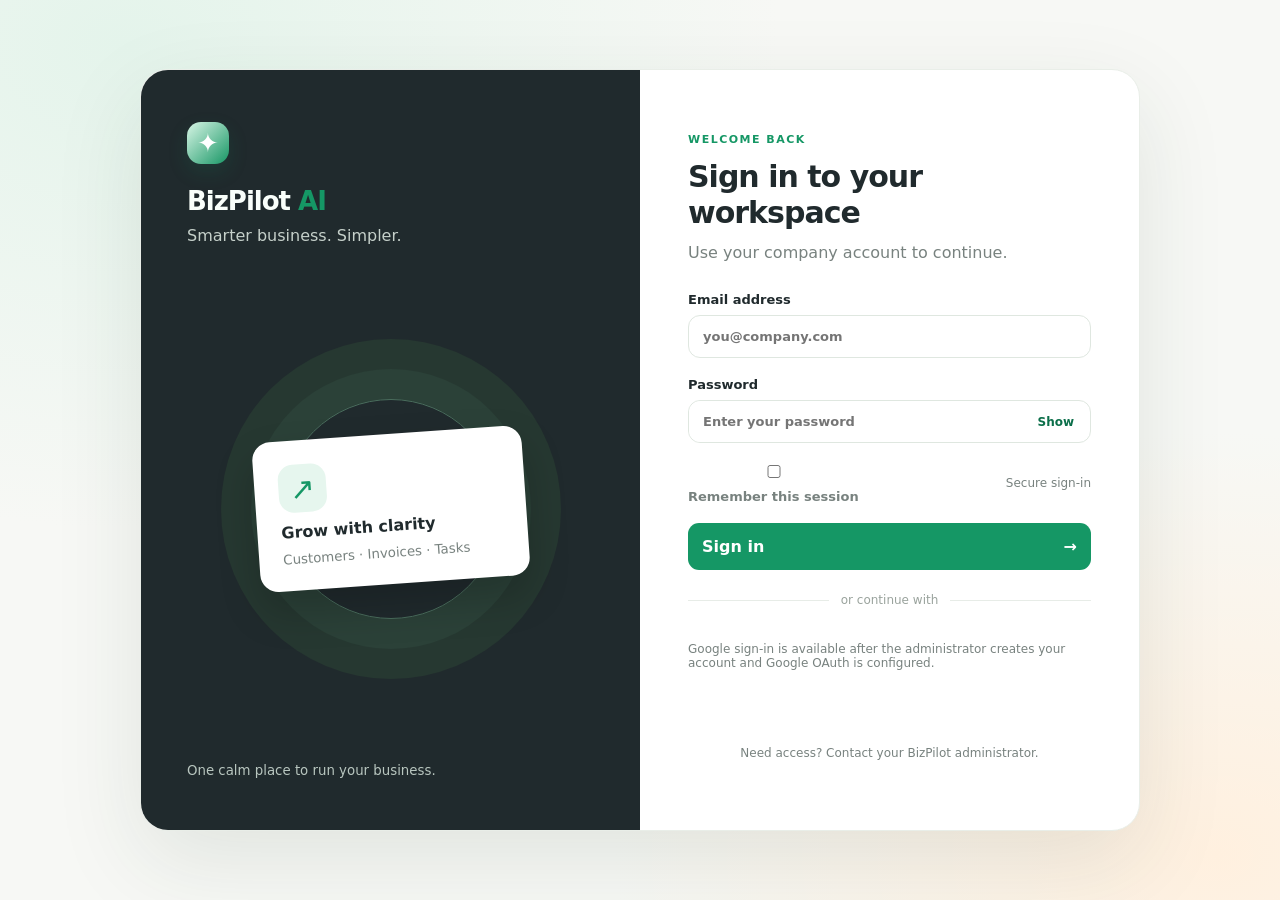
==== index.html @ fa4caf2c "Add files via upload" ====
<!doctype html>
<html lang="en">
<head>
  <meta charset="utf-8"><meta name="viewport" content="width=device-width, initial-scale=1">
  <title>BizPilot AI · Sign in</title><link rel="stylesheet" href="style.css">
  <script src="https://accounts.google.com/gsi/client" async defer></script>
</head>
<body class="login-body">
  <main class="login-shell">
    <section class="login-brand">
      <div class="brand-mark">✦</div><div class="brand-name">BizPilot <span>AI</span></div>
      <p>Smarter business. Simpler.</p>
      <div class="brand-art"><div class="art-orbit"></div><div class="art-card"><span>↗</span><strong>Grow with clarity</strong><small>Customers · Invoices · Tasks</small></div></div>
      <small class="muted">One calm place to run your business.</small>
    </section>
    <section class="login-panel">
      <div class="mobile-brand"><span class="brand-mark">✦</span><strong>BizPilot <span>AI</span></strong></div>
      <div class="login-heading"><span class="eyebrow">WELCOME BACK</span><h1>Sign in to your workspace</h1><p>Use your company account to continue.</p></div>
      <form id="loginForm" class="form-stack">
        <label>Email address<input id="email" type="email" autocomplete="username" placeholder="you@company.com" required></label>
        <label>Password<div class="password-wrap"><input id="password" type="password" autocomplete="current-password" placeholder="Enter your password" required><button type="button" id="togglePassword" class="show-password">Show</button></div></label>
        <div class="form-row"><label class="check-label"><input id="remember" type="checkbox"> Remember this session</label><span class="muted tiny">Secure sign-in</span></div>
        <button class="btn btn-primary full" type="submit">Sign in <span>→</span></button>
      </form>
      <div class="separator"><span>or continue with</span></div>
      <div id="googleButton" class="google-wrap"><p class="muted tiny">Google sign-in is available after the administrator creates your account and Google OAuth is configured.</p><div id="g_id_onload" data-client_id="" data-context="signin" data-ux_mode="popup" data-callback="handleGoogleCredential" data-auto_prompt="false"></div><div id="g_id_signin"></div></div>
      <p id="loginMessage" class="message" role="status"></p>
      <p class="login-foot">Need access? Contact your BizPilot administrator.</p>
    </section>
  </main>
  <script src="app.js"></script>
</body></html>
---- style.css ----
:root{--ink:#202a2d;--muted:#78827f;--paper:#f6f8f5;--white:#fff;--line:#e7ece7;--green:#159765;--green-dark:#0c6f4a;--mint:#e6f6ee;--orange:#e99536;--peach:#fff1e2;--purple:#8658ce;--lilac:#f0eaff;--rose:#fcebed;--teal:#168b88;--shadow:0 12px 34px rgba(28,54,42,.05)}
*{box-sizing:border-box}body{margin:0;font-family:Inter,ui-sans-serif,system-ui,-apple-system,"Segoe UI",sans-serif;color:var(--ink);background:var(--paper)}button,input,select{font:inherit}button{cursor:pointer}a{color:inherit;text-decoration:none}.hidden{display:none!important}.muted{color:var(--muted)}.tiny{font-size:12px}.eyebrow{font-size:11px;font-weight:800;letter-spacing:1.5px;color:var(--green)}.brand-mark{display:grid;place-items:center;width:42px;height:42px;background:linear-gradient(135deg,#d8f6e6,#179665);color:#fff;border-radius:14px;font-size:26px;font-weight:900;box-shadow:0 8px 20px #15976525}.brand-name{font-size:26px;font-weight:800;letter-spacing:-1px}.brand-name span,.brand b i,.mobile-brand span:last-child{color:var(--green);font-style:normal}
.login-body{min-height:100vh;display:grid;place-items:center;padding:24px;background:radial-gradient(ellipse at 10% 5%,#e4f4eb,transparent 40%),radial-gradient(ellipse at 95% 95%,#fff0df,transparent 35%),#f7f8f5}.login-shell{display:grid;grid-template-columns:1fr 1fr;max-width:1000px;width:100%;min-height:620px;background:#fff;border:1px solid #e9eee8;border-radius:28px;overflow:hidden;box-shadow:0 30px 90px #1c39251a}.login-brand{padding:52px 46px;background:#202a2d;color:#f9fffb;display:flex;flex-direction:column;align-items:flex-start}.login-brand .brand-mark{margin-bottom:22px}.login-brand>p{color:#c5d0ca;margin:10px 0}.brand-art{min-height:280px;flex:1;width:100%;display:grid;place-items:center;position:relative;overflow:hidden}.art-orbit{width:220px;height:220px;border:1px solid #4a6e5d;border-radius:50%;position:absolute;box-shadow:0 0 0 30px #2b4138,0 0 0 60px #263831}.art-card{z-index:1;background:#fff;color:var(--ink);border-radius:18px;padding:24px;width:min(270px,100%);box-shadow:0 20px 40px #0003;display:flex;flex-direction:column;gap:10px;transform:rotate(-4deg)}.art-card span{display:grid;place-items:center;width:48px;height:48px;background:var(--mint);color:var(--green);border-radius:15px;font-size:30px}.art-card small{color:var(--muted)}.login-brand>.muted{color:#b8c6bf}.login-panel{padding:58px 48px;display:flex;flex-direction:column;justify-content:center}.mobile-brand{display:none;align-items:center;gap:12px;margin-bottom:32px}.mobile-brand .brand-mark{width:36px;height:36px}.login-heading h1{font-size:30px;letter-spacing:-1px;line-height:1.2;margin:12px 0}.login-heading p{color:var(--muted);margin:0 0 30px}.form-stack{display:flex;flex-direction:column;gap:19px}.form-stack label,.inline-form label{font-size:13px;font-weight:650;display:flex;flex-direction:column;gap:8px}.form-stack input,.inline-form input,.inline-form select,.user-form input,.user-form select{width:100%;min-width:0;border:1px solid #dfe7e0;border-radius:12px;background:#fff;padding:13px 14px;outline:none;color:var(--ink)}input:focus,select:focus{border-color:#61b58d!important;box-shadow:0 0 0 3px #15976514}.password-wrap{display:flex;border:1px solid #dfe7e0;border-radius:12px;align-items:center;padding-right:10px}.password-wrap input{border:0;box-shadow:none!important}.show-password{background:transparent;border:0;color:var(--green-dark);font-size:12px;font-weight:700}.form-row{display:flex;justify-content:space-between;align-items:center;gap:8px}.check-label{display:flex;align-items:center;gap:7px;font-size:12px;color:var(--muted)}.check-label input{accent-color:var(--green)}.btn{border:0;border-radius:11px;padding:12px 16px;font-weight:750;display:inline-flex;justify-content:center;align-items:center;gap:10px}.btn-primary{background:var(--green);color:white}.btn-primary:hover{background:var(--green-dark)}.btn-light{background:#f0f4f0;color:var(--ink)}.full{width:100%;padding:14px}.full span{margin-left:auto}.separator{display:flex;align-items:center;gap:12px;color:#9aa39d;font-size:12px;margin:23px 0}.separator:before,.separator:after{content:"";height:1px;background:var(--line);flex:1}.google-wrap{min-height:42px}.message{font-size:13px;min-height:18px;color:#b34444}.login-foot{font-size:12px;color:var(--muted);text-align:center;margin-top:20px}
.app-layout{min-height:100vh;display:grid;grid-template-columns:248px minmax(0,1fr)}.sidebar{background:#202a2d;color:#eaf3ed;padding:25px 16px;display:flex;flex-direction:column;min-height:100vh;position:sticky;top:0;height:100vh}.brand{display:flex;gap:12px;align-items:center;padding:0 8px 38px}.brand b{display:block;font-size:19px;letter-spacing:-.6px}.brand b i{color:#53d59b}.brand small{display:block;color:#a6b8ae;font-size:10px;margin-top:5px}.brand .brand-mark{flex-shrink:0}.workspace-label{font-size:10px;letter-spacing:1.5px;color:#7e9689;font-weight:800;padding:0 13px 12px}.sidebar nav{display:flex;flex-direction:column;gap:5px}.nav-item{border:0;background:transparent;color:#b8c9c0;text-align:left;display:flex;align-items:center;gap:13px;padding:13px 14px;border-radius:12px;font-size:14px;font-weight:650}.nav-item>span{color:inherit}.nav-item.active,.nav-item:hover{background:#29483b;color:#72e0ab}.admin-only{display:none}.is-admin .admin-only{display:flex}.sidebar-bottom{margin-top:auto}.help-card{padding:16px;background:#263a32;border:1px solid #344e42;border-radius:15px;margin:18px 2px 22px}.help-card span{color:#68d7a0;font-size:22px}.help-card b{display:block;margin:8px 0;font-size:13px}.help-card p{font-size:11px;color:#a9beb3;line-height:1.6;margin:0}.logout{width:100%}.main-area{min-width:0}.topbar{height:78px;border-bottom:1px solid var(--line);display:flex;align-items:center;justify-content:space-between;padding:0 34px;background:#ffffffd9;gap:20px}.searchbox{display:flex;align-items:center;gap:10px;background:#f5f7f4;border:1px solid #e9eee8;padding:11px 15px;border-radius:13px;color:#8a9890;width:min(460px,55%);font-size:21px}.searchbox input{border:0;outline:0;background:transparent;width:100%;font-size:13px;min-width:0}.top-profile{display:flex;align-items:center;gap:11px}.top-profile b{display:block;font-size:13px}.top-profile small{display:block;color:var(--muted);font-size:11px;margin-top:4px;text-transform:capitalize}.avatar{width:38px;height:38px;border-radius:50%;display:grid;place-items:center;background:#e1f3e8;color:var(--green-dark);font-weight:800}.icon-button{border:0;background:transparent;color:#63716a;font-size:20px;padding:7px}.mobile-menu{display:none}.page-content{max-width:1600px;margin:0 auto;padding:30px 34px 50px}.page-title-row{display:flex;justify-content:space-between;align-items:center;gap:20px;margin-bottom:26px}.page-title-row h1{font-size:29px;letter-spacing:-1.2px;margin:7px 0}.page-title-row h1 span{color:var(--orange)}.page-title-row p{margin:0;color:var(--muted);font-size:13px}.date-chip,.soft-tag{border:1px solid var(--line);background:#fff;border-radius:10px;padding:10px 13px;font-size:12px;color:#68766e;white-space:nowrap}.soft-tag{background:var(--mint);color:var(--green-dark);border:0;font-size:10px;font-weight:800;letter-spacing:.7px}.metric-grid{display:grid;grid-template-columns:repeat(4,minmax(0,1fr));gap:16px;margin-bottom:20px}.metric-card{border:1px solid var(--line);border-radius:17px;background:#fff;padding:19px;box-shadow:var(--shadow);min-width:0}.metric-card.mint{background:linear-gradient(140deg,#fff,#f2fbf6);border-color:#d9eee1}.metric-card.peach{background:linear-gradient(140deg,#fff,#fff8ef);border-color:#f5e8d8}.metric-card.lilac{background:linear-gradient(140deg,#fff,#f8f5ff);border-color:#e9e1f9}.metric-card.rose{background:linear-gradient(140deg,#fff,#fff5f5);border-color:#f5e2e4}.metric-top{display:flex;align-items:center;gap:10px;margin-bottom:15px}.metric-icon{display:grid;place-items:center;width:38px;height:38px;border-radius:13px;font-size:21px;background:var(--mint);color:var(--green)}.peach .metric-icon{background:var(--peach);color:var(--orange)}.lilac .metric-icon{background:var(--lilac);color:var(--purple)}.rose .metric-icon{background:var(--rose);color:#cf5964}.metric-label{font-size:12px;color:#6e7b73}.metric-card strong{display:block;font-size:27px;letter-spacing:-1px;overflow-wrap:anywhere}.metric-card>small{display:block;font-size:11px;color:var(--muted);margin-top:7px}.content-grid{display:grid;grid-template-columns:minmax(0,1.5fr) minmax(270px,.8fr);gap:18px;margin-bottom:26px}.panel{background:#fff;border:1px solid var(--line);border-radius:17px;padding:22px;box-shadow:var(--shadow);min-width:0}.panel-heading{display:flex;align-items:center;justify-content:space-between;gap:15px;margin-bottom:20px}.panel-heading h2{font-size:16px;letter-spacing:-.3px;margin:0 0 5px}.panel-heading p{font-size:12px;color:var(--muted);margin:0}.activity-list{display:flex;flex-direction:column}.activity-row{display:flex;align-items:center;gap:12px;padding:13px 0;border-bottom:1px solid #f0f3ef}.activity-row:last-child{border-bottom:0}.activity-icon{width:36px;height:36px;border-radius:12px;display:grid;place-items:center;background:var(--mint);color:var(--green)}.activity-row div:nth-child(2){flex:1;min-width:0}.activity-row b{font-size:12px;display:block}.activity-row small{font-size:11px;color:var(--muted);display:block;margin-top:4px}.activity-row>strong{font-size:12px;white-space:nowrap}.payment-ring{width:155px;height:155px;margin:18px auto 22px;border-radius:50%;display:grid;place-items:center;background:conic-gradient(var(--green) var(--paid,0%),#f5a63b 0)}.payment-ring:before{content:"";grid-area:1/1;width:112px;height:112px;background:white;border-radius:50%}.payment-ring>div{grid-area:1/1;z-index:1;text-align:center}.payment-ring strong{display:block;font-size:25px}.payment-ring small{font-size:11px;color:var(--muted)}.legend-row{display:flex;justify-content:space-between;align-items:center;padding:9px 0;font-size:12px}.legend-row span{display:flex;align-items:center;gap:8px;color:#69766f}.legend-row b{font-size:12px}.dot{display:inline-block;width:9px;height:9px;border-radius:50%}.dot.green{background:var(--green)}.dot.orange{background:#f5a63b}.section-heading{margin:25px 0 15px}.quick-grid{display:grid;grid-template-columns:repeat(3,minmax(0,1fr));gap:15px}.quick-action{text-align:left;border:1px solid var(--line);border-radius:15px;padding:17px;background:white;display:grid;grid-template-columns:42px 1fr;column-gap:12px;align-items:center}.quick-action>span{grid-row:span 2;width:42px;height:42px;border-radius:13px;display:grid;place-items:center;font-size:25px;background:var(--mint);color:var(--green)}.quick-action b{font-size:13px}.quick-action small{font-size:11px;color:var(--muted);margin-top:4px}.quick-action.peach>span{background:var(--peach);color:var(--orange)}.quick-action.lilac>span{background:var(--lilac);color:var(--purple)}.quick-action:hover{transform:translateY(-1px);border-color:#c8e6d4}.inline-form,.user-form{display:flex;gap:10px;flex-wrap:wrap;margin:0 0 18px}.inline-form input,.inline-form select{flex:1 1 160px}.user-form input,.user-form select{flex:1 1 160px}.table-wrap{width:100%;overflow-x:auto}table{width:100%;border-collapse:collapse;text-align:left;white-space:nowrap}th{font-size:10px;color:#8b968f;letter-spacing:.5px;font-weight:750;padding:12px 10px;border-bottom:1px solid var(--line)}td{font-size:12px;padding:14px 10px;border-bottom:1px solid #f0f3ef}tbody tr:last-child td{border-bottom:0}.status-pill{display:inline-block;padding:6px 9px;border-radius:20px;font-size:10px;font-weight:750;background:var(--peach);color:#a85d13}.status-pill.paid,.status-pill.active{background:var(--mint);color:var(--green-dark)}.status-pill.completed{background:var(--lilac);color:var(--purple)}.status-pill.inactive{background:var(--rose);color:#b84955}.table-action{border:0;border-radius:8px;padding:7px 9px;background:var(--mint);color:var(--green-dark);font-size:11px;font-weight:700}.task-list{display:flex;flex-direction:column;gap:10px}.task-row{display:flex;align-items:center;gap:12px;border:1px solid #edf1ed;border-radius:12px;padding:14px}.task-row .task-main{flex:1;min-width:0}.task-row b{font-size:13px;display:block;overflow-wrap:anywhere}.task-row small{display:block;color:var(--muted);font-size:11px;margin-top:5px}.task-row select{border:1px solid var(--line);border-radius:9px;padding:8px;max-width:140px;background:#fff}.admin-metrics{margin-bottom:18px}.admin-metrics .metric-card{display:flex;flex-direction:column;gap:10px}.admin-metrics .metric-card strong{font-size:28px}.notice{display:none;padding:12px 14px;border-radius:10px;margin-bottom:18px;font-size:13px}.notice.show{display:block;background:var(--peach);color:#91500d}.toast{position:fixed;bottom:22px;right:22px;max-width:min(380px,calc(100vw - 32px));background:#202a2d;color:white;padding:14px 18px;border-radius:12px;box-shadow:var(--shadow);font-size:13px;z-index:30;display:none}.toast.show{display:block}
@media(max-width:1100px){.app-layout{grid-template-columns:215px minmax(0,1fr)}.page-content{padding:25px 22px 40px}.topbar{padding:0 22px}.metric-grid{grid-template-columns:repeat(2,minmax(0,1fr))}.content-grid{grid-template-columns:minmax(0,1fr)}.payment-ring{margin:12px auto}.quick-grid{grid-template-columns:repeat(3,minmax(0,1fr))}.panel{padding:18px}}
@media(max-width:760px){.app-layout{display:block}.sidebar{position:fixed;z-index:20;left:-270px;top:0;width:250px;transition:left .2s;box-shadow:15px 0 40px #0002}.sidebar.open{left:0}.topbar{height:66px;padding:0 14px;gap:8px}.mobile-menu{display:block}.searchbox{width:auto;flex:1;padding:9px 10px}.searchbox input{font-size:12px}.top-profile{gap:7px}.top-profile>div:nth-child(2){display:none}.top-profile .avatar{width:34px;height:34px}.page-content{padding:23px 14px 36px}.page-title-row{align-items:flex-start;margin-bottom:20px}.page-title-row h1{font-size:25px}.page-title-row p{max-width:280px;line-height:1.5}.date-chip{display:none}.metric-grid{gap:10px}.metric-card{padding:15px}.metric-card strong{font-size:24px}.metric-top{align-items:flex-start;flex-direction:column;gap:8px;margin-bottom:12px}.metric-label{font-size:12px}.content-grid{gap:13px}.panel{padding:16px;border-radius:14px}.quick-grid{grid-template-columns:1fr}.quick-action{padding:13px}.section-heading{margin-top:20px}.panel-heading{align-items:flex-start}.panel-heading .btn{padding:10px;font-size:12px}.inline-form>*{flex:1 1 100%!important}.user-form>*{flex:1 1 100%!important}.task-row{flex-wrap:wrap}.task-row select{max-width:none;flex:1}.admin-metrics{grid-template-columns:repeat(2,minmax(0,1fr))}.help-card{margin-top:12px}}
@media(max-width:420px){.login-body{padding:0;background:#fff}.login-shell{display:block;min-height:100vh;border:0;border-radius:0;box-shadow:none}.login-brand{display:none}.login-panel{padding:30px 22px}.mobile-brand{display:flex}.login-heading h1{font-size:27px}.metric-card{padding:12px}.metric-icon{width:34px;height:34px}.metric-card strong{font-size:21px}.metric-label{font-size:11px}.page-title-row h1{font-size:22px}.top-profile .icon-button{padding:4px}.panel-heading h2{font-size:15px}}

/* BIZPILOT AI CHAT */

.chat-workspace {
  display: grid;
  grid-template-columns: 250px minmax(0, 1fr);
  gap: 18px;
  align-items: stretch;
}

.chat-sidebar {
  min-width: 0;
  padding: 16px;
  background: #fff;
  border: 1px solid var(--line);
  border-radius: 17px;
}

.chat-sidebar-heading {
  display: flex;
  flex-direction: column;
  gap: 12px;
  margin-bottom: 18px;
}

.chat-sidebar-heading h2 {
  margin: 0;
  font-size: 17px;
}

.chat-history {
  display: flex;
  flex-direction: column;
  gap: 8px;
  max-height: 520px;
  overflow-y: auto;
}

.chat-history-item {
  display: flex;
  align-items: center;
  gap: 5px;
  padding: 5px;
  border-radius: 9px;
  background: #f5f8f6;
}

.chat-history-item.active {
  background: var(--mint);
}

.chat-history-open {
  flex: 1;
  min-width: 0;
  padding: 9px 5px;
  border: 0;
  background: transparent;
  color: var(--ink);
  text-align: left;
  cursor: pointer;
  overflow: hidden;
  text-overflow: ellipsis;
  white-space: nowrap;
}

.chat-history-delete {
  padding: 5px 9px;
  border: 0;
  background: transparent;
  color: #b34444;
  font-size: 20px;
  cursor: pointer;
}

.chat-panel {
  display: flex;
  flex-direction: column;
  min-width: 0;
  min-height: 520px;
}

.chat-messages {
  display: flex;
  flex-direction: column;
  flex: 1;
  gap: 16px;
  min-height: 300px;
  max-height: 55vh;
  overflow-y: auto;
  padding: 18px 4px;
}

.chat-message {
  max-width: 90%;
  padding: 12px 15px;
  border-radius: 12px;
  overflow-wrap: anywhere;
}

.chat-message.user {
  align-self: flex-end;
  background: var(--mint);
  color: var(--ink);
}

.chat-message.assistant {
  align-self: flex-start;
  background: #f3f5f4;
  color: var(--ink);
}

.chat-message-content {
  margin-top: 7px;
  line-height: 1.6;
  white-space: pre-wrap;
}

.chat-message-actions {
  margin-top: 10px;
}

.chat-form {
  display: flex;
  align-items: center;
  gap: 10px;
  margin-top: 12px;
}

.chat-form input {
  flex: 1;
  min-width: 0;
}

.chat-hint {
  margin-top: 12px;
  color: var(--muted);
  font-size: 12px;
}

.chat-loading {
  color: var(--muted);
  font-size: 14px;
}

@media (max-width: 900px) {
  .chat-workspace {
    grid-template-columns: 1fr;
  }

  .chat-sidebar {
    order: 1;
  }

  .chat-panel {
    order: 2;
  }

  .chat-history {
    max-height: 200px;
  }
}

@media (max-width: 480px) {
  .chat-panel {
    padding: 14px;
  }

  .chat-message {
    max-width: 100%;
  }

  .chat-form {
    flex-wrap: wrap;
  }

  .chat-form input {
    flex-basis: 100%;
  }
}
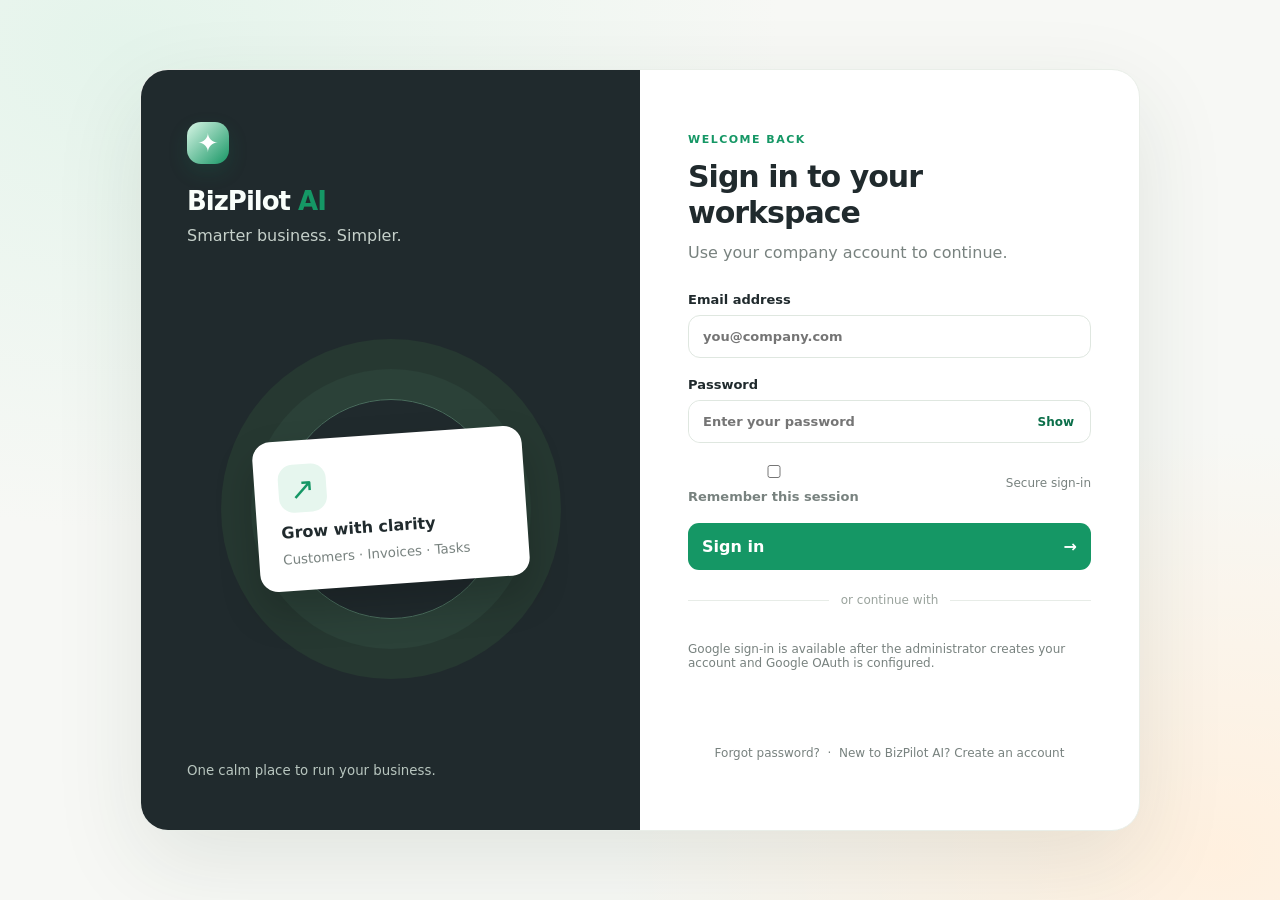
==== commit f3dbbb68: "Add signup and forgot password links" ====
--- a/index.html
+++ b/index.html
@@ -25,7 +25,7 @@
       <div class="separator"><span>or continue with</span></div>
       <div id="googleButton" class="google-wrap"><p class="muted tiny">Google sign-in is available after the administrator creates your account and Google OAuth is configured.</p><div id="g_id_onload" data-client_id="" data-context="signin" data-ux_mode="popup" data-callback="handleGoogleCredential" data-auto_prompt="false"></div><div id="g_id_signin"></div></div>
       <p id="loginMessage" class="message" role="status"></p>
-      <p class="login-foot">Need access? Contact your BizPilot administrator.</p>
+      <p class="login-foot"><a href="forgot-password.html">Forgot password?</a> &nbsp;·&nbsp; New to BizPilot AI? <a href="signup.html">Create an account</a></p>
     </section>
   </main>
   <script src="app.js"></script>
--- a/style.css
+++ b/style.css
@@ -184,3 +184,41 @@
     flex-basis: 100%;
   }
 }
+
+
+/* MOBILE LOGIN RESPONSIVENESS */
+@media (max-width: 760px) {
+  .login-body {
+    padding: 0;
+    place-items: stretch;
+  }
+
+  .login-shell {
+    display: block;
+    width: 100%;
+    max-width: none;
+    min-height: 100vh;
+    border: 0;
+    border-radius: 0;
+    box-shadow: none;
+  }
+
+  .login-brand {
+    display: none;
+  }
+
+  .login-panel {
+    width: 100%;
+    max-width: 560px;
+    margin: 0 auto;
+    padding: clamp(28px, 7vw, 48px) clamp(20px, 6vw, 40px);
+  }
+
+  .mobile-brand {
+    display: flex;
+  }
+
+  .login-heading h1 {
+    font-size: clamp(25px, 4vw, 30px);
+  }
+}
